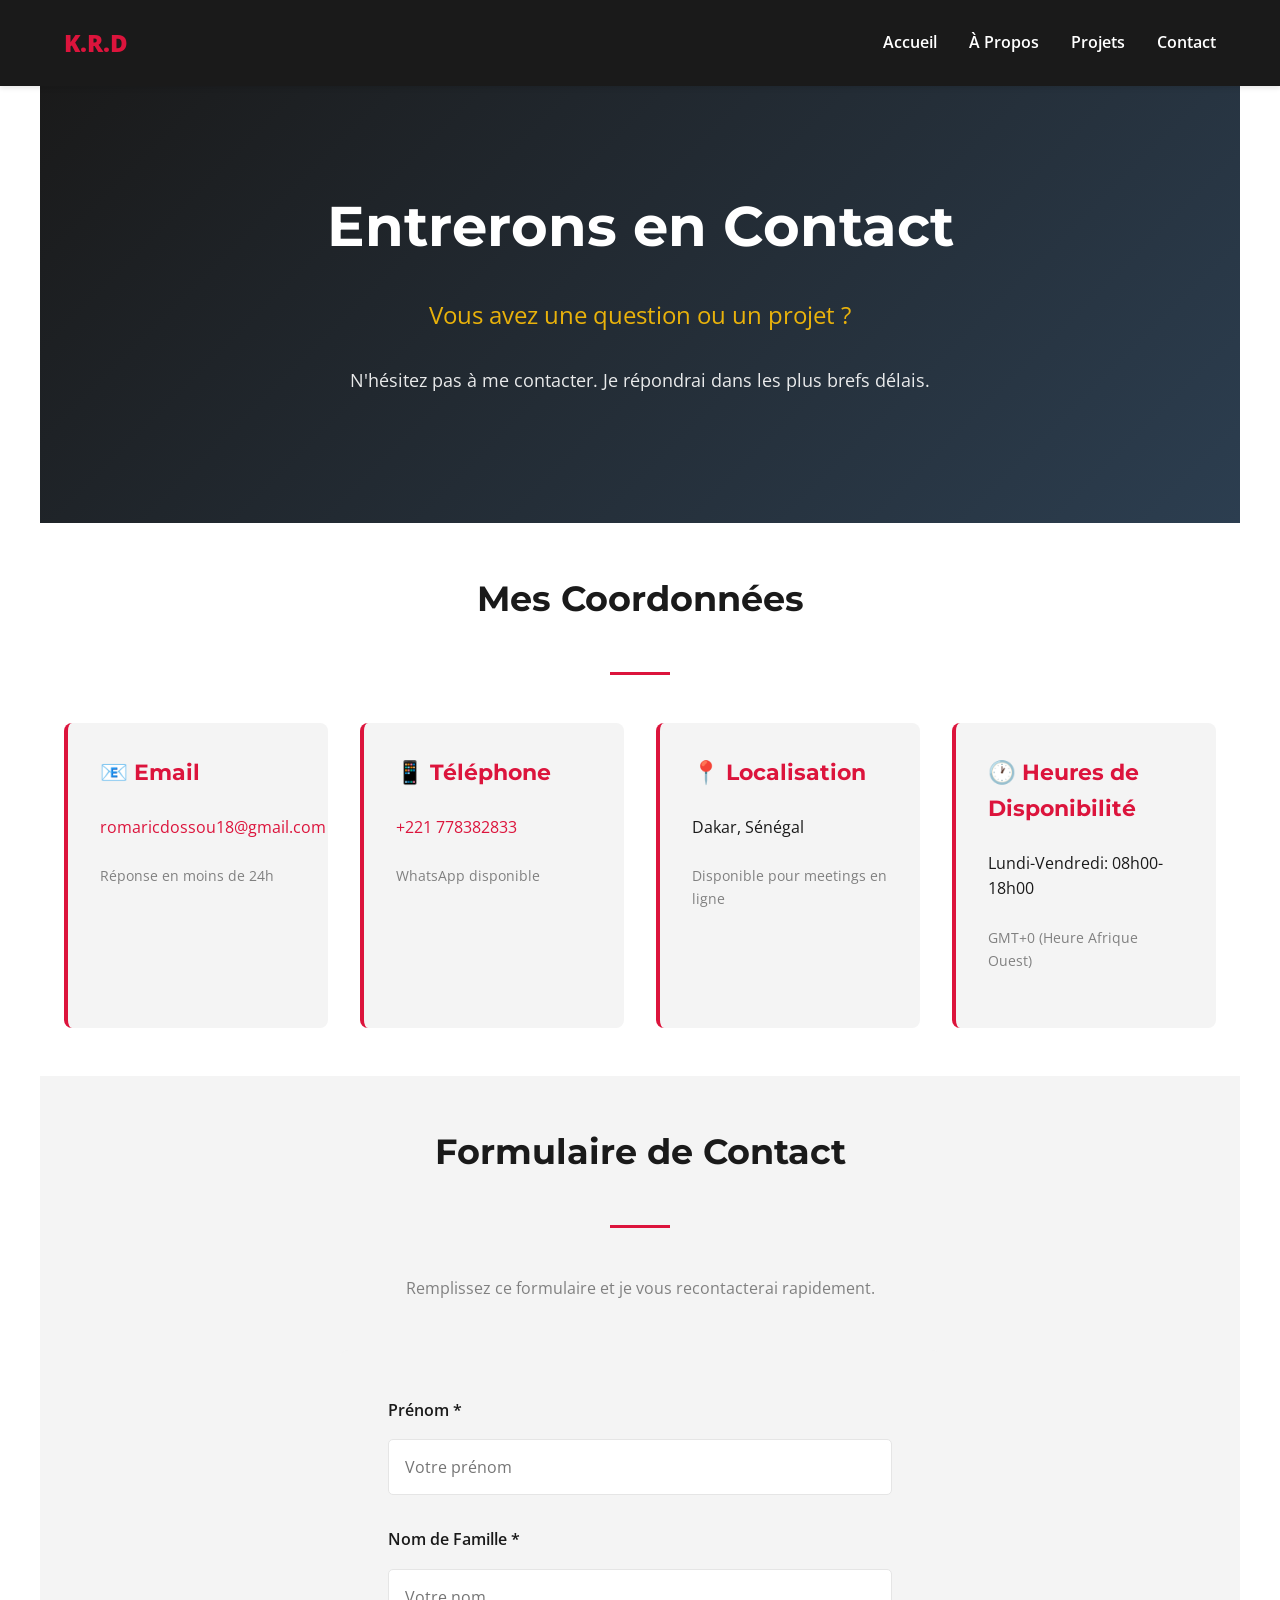
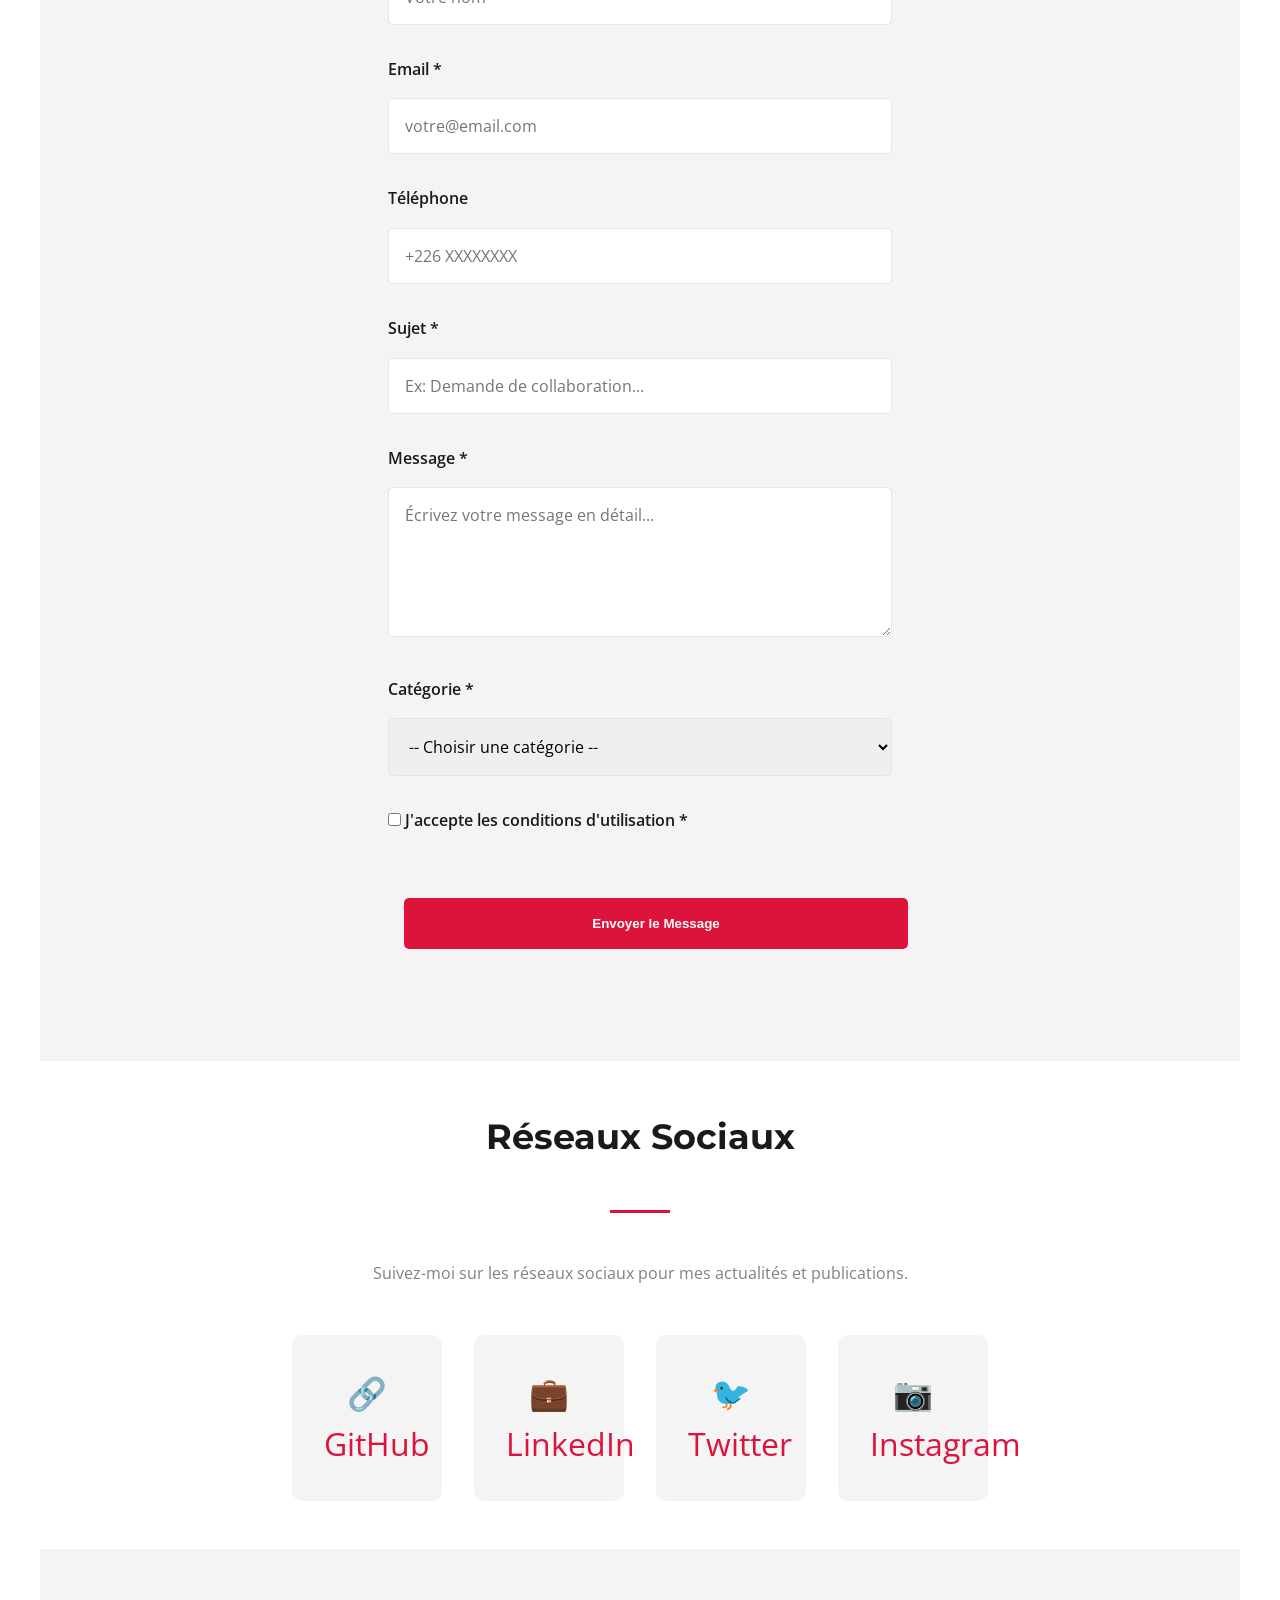
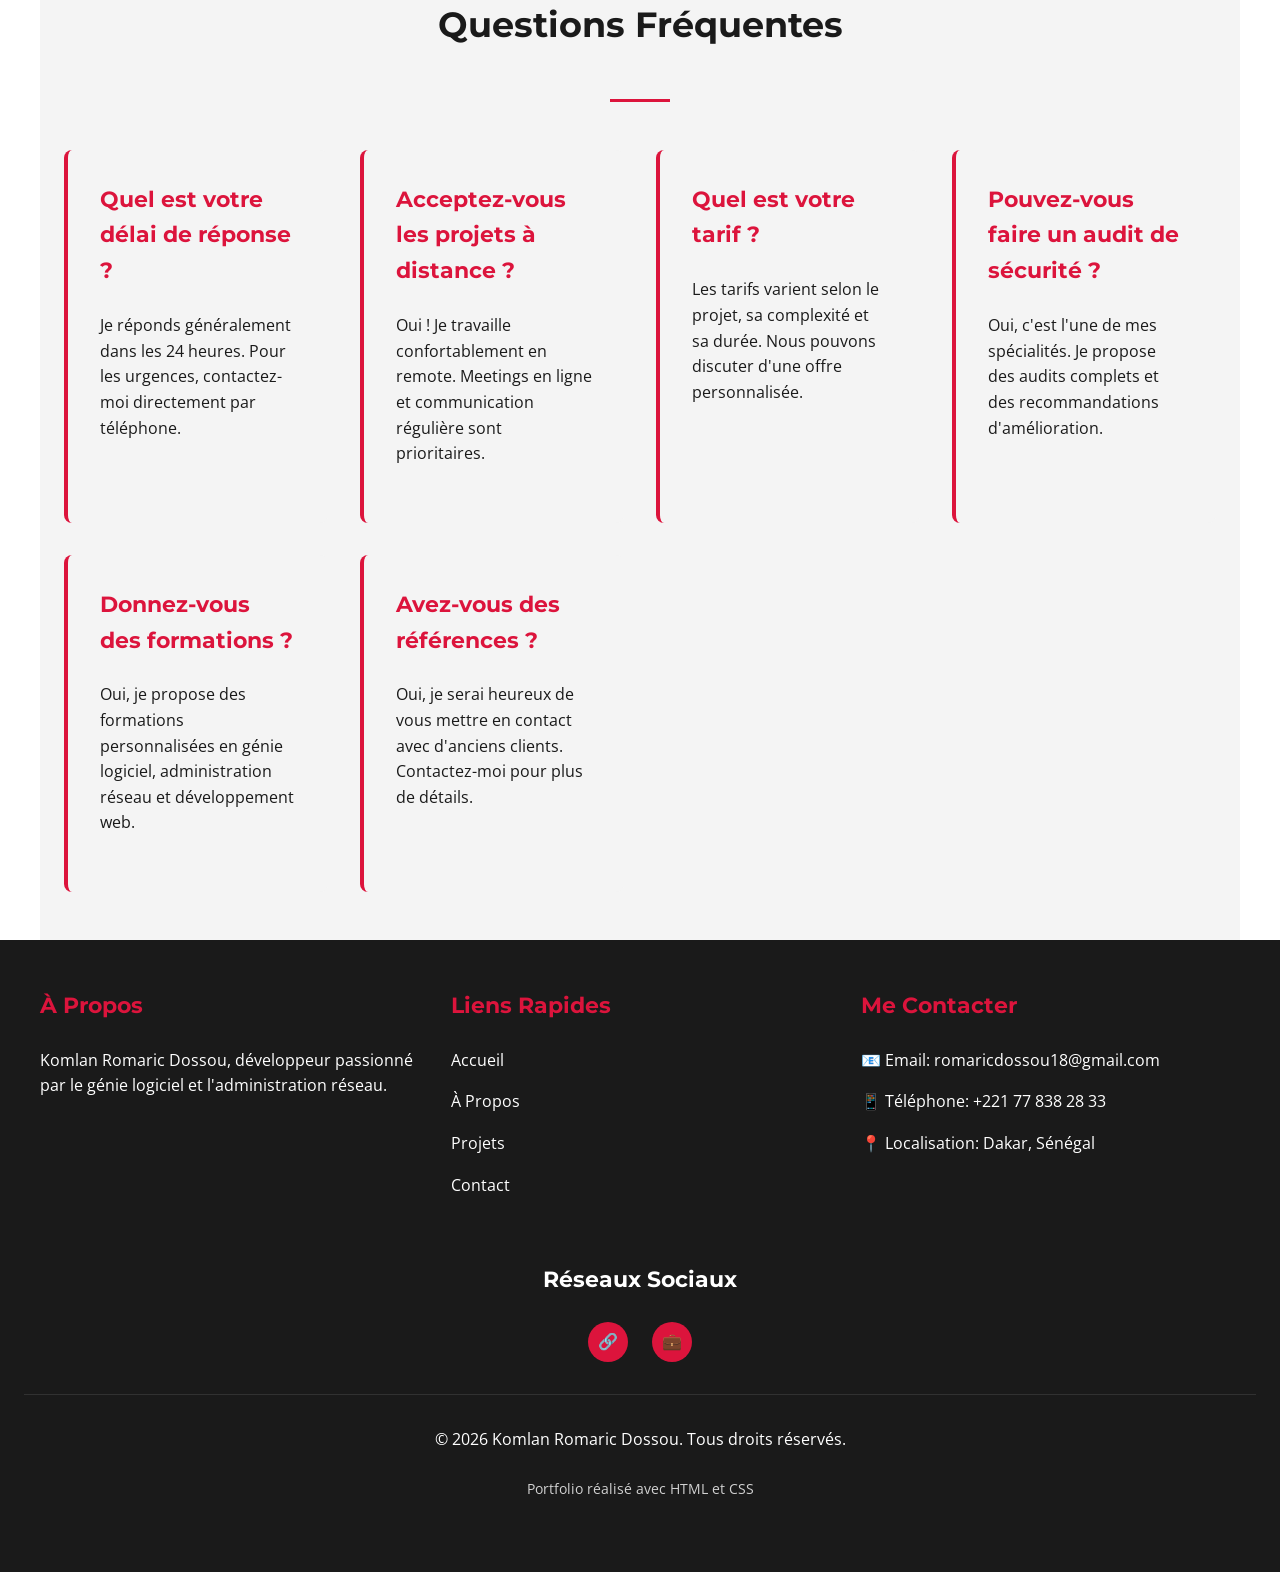
==== pages/contact.html @ 87e4f9db "Initial commit du portfolio" ====
<!DOCTYPE html>
<html lang="fr">
<head>
  <meta charset="UTF-8">
  <meta name="viewport" content="width=device-width, initial-scale=1.0">
  <meta name="description" content="Me contacter - Portfolio de Komlan Romaric Dossou">
  <title>Contact | Portfolio Komlan Romaric Dossou</title>
  <link rel="stylesheet" href="../css/style.css">
</head>
<body>
  <!-- HEADER & NAVIGATION -->
  <header>
    <div class="header-container">
      <div class="logo">K.R.D</div>
      <nav>
        <ul>
          <li><a href="../index.html">Accueil</a></li>
          <li><a href="../index.html#about">À Propos</a></li>
          <li><a href="projets.html">Projets</a></li>
          <li><a href="contact.html">Contact</a></li>
        </ul>
      </nav>
    </div>
  </header>

  <!-- HERO SECTION -->
  <section class="hero" style="min-height: 40vh;">
    <div class="hero-content">
      <h1>Entrerons en Contact</h1>
      <p class="subtitle">Vous avez une question ou un projet ?</p>
      <p>N'hésitez pas à me contacter. Je répondrai dans les plus brefs délais.</p>
    </div>
  </section>

  <!-- CONTACT INFO CARDS -->
  <section>
    <div class="section-title">
      <h2>Mes Coordonnées</h2>
    </div>
    <div class="skills-container">
      <div class="skill-card">
        <h4>📧 Email</h4>
        <p><a href="mailto:romaricdossou18@gmail.com">romaricdossou18@gmail.com</a></p>
        <p style="font-size: 0.9rem; color: var(--gray);">Réponse en moins de 24h</p>
      </div>
      
      <div class="skill-card">
        <h4>📱 Téléphone</h4>
        <p><a href="tel:+22699999999">+221 778382833</a></p>
        <p style="font-size: 0.9rem; color: var(--gray);">WhatsApp disponible</p>
      </div>
      
      <div class="skill-card">
        <h4>📍 Localisation</h4>
        <p>Dakar, Sénégal</p>
        <p style="font-size: 0.9rem; color: var(--gray);">Disponible pour meetings en ligne</p>
      </div>

      <div class="skill-card">
        <h4>🕐 Heures de Disponibilité</h4>
        <p>Lundi-Vendredi: 08h00-18h00</p>
        <p style="font-size: 0.9rem; color: var(--gray);">GMT+0 (Heure Afrique Ouest)</p>
      </div>
    </div>
  </section>

  <!-- CONTACT FORM -->
  <section style="background-color: var(--light);">
    <div class="section-title">
      <h2>Formulaire de Contact</h2>
    </div>
    <p style="text-align: center; margin-bottom: var(--spacing-xl); color: var(--gray);">
      Remplissez ce formulaire et je vous recontacterai rapidement.
    </p>
    <div class="form-container">
      <form>
        <div class="form-group">
          <label for="firstName">Prénom *</label>
          <input type="text" id="firstName" name="firstName" required placeholder="Votre prénom">
        </div>

        <div class="form-group">
          <label for="lastName">Nom de Famille *</label>
          <input type="text" id="lastName" name="lastName" required placeholder="Votre nom">
        </div>

        <div class="form-group">
          <label for="contactEmail">Email *</label>
          <input type="email" id="contactEmail" name="contactEmail" required placeholder="votre@email.com">
        </div>

        <div class="form-group">
          <label for="phone">Téléphone</label>
          <input type="tel" id="phone" name="phone" placeholder="+226 XXXXXXXX">
        </div>

        <div class="form-group">
          <label for="subject">Sujet *</label>
          <input type="text" id="subject" name="subject" required placeholder="Ex: Demande de collaboration...">
        </div>

        <div class="form-group">
          <label for="message">Message *</label>
          <textarea id="message" name="message" required 
                    placeholder="Écrivez votre message en détail..."></textarea>
        </div>

        <div class="form-group">
          <label for="category">Catégorie *</label>
          <select id="category" name="category" required>
            <option value="">-- Choisir une catégorie --</option>
            <option value="collaboration">Collaboration Professionnelle</option>
            <option value="employment">Offre d'Emploi</option>
            <option value="project">Nouveau Projet</option>
            <option value="question">Question Technique</option>
            <option value="feedback">Retour / Avis</option>
            <option value="other">Autre</option>
          </select>
        </div>

        <div class="form-group">
          <label>
            <input type="checkbox" name="terms" required> 
            J'accepte les conditions d'utilisation *
          </label>
        </div>

        <button type="submit" class="cta-button" style="width: 100%; margin-top: var(--spacing-lg);">
          Envoyer le Message
        </button>
      </form>
    </div>
  </section>

  <!-- SOCIAL MEDIA SECTION -->
  <section>
    <div class="section-title">
      <h2>Réseaux Sociaux</h2>
    </div>
    <p style="text-align: center; margin-bottom: var(--spacing-xl); color: var(--gray);">
      Suivez-moi sur les réseaux sociaux pour mes actualités et publications.
    </p>
    <div style="text-align: center;">
      <div style="display: flex; gap: 2rem; justify-content: center; flex-wrap: wrap;">
        <a href="https://github.com" target="_blank" style="font-size: 2rem; text-decoration: none;">
          <div style="background-color: var(--light); padding: 2rem; border-radius: 10px; width: 150px; text-align: center; transition: var(--transition);">
            🔗 GitHub
          </div>
        </a>
        <a href="https://linkedin.com" target="_blank" style="font-size: 2rem; text-decoration: none;">
          <div style="background-color: var(--light); padding: 2rem; border-radius: 10px; width: 150px; text-align: center; transition: var(--transition);">
            💼 LinkedIn
          </div>
        </a>
        <a href="https://twitter.com" target="_blank" style="font-size: 2rem; text-decoration: none;">
          <div style="background-color: var(--light); padding: 2rem; border-radius: 10px; width: 150px; text-align: center; transition: var(--transition);">
            🐦 Twitter
          </div>
        </a>
        <a href="https://instagram.com" target="_blank" style="font-size: 2rem; text-decoration: none;">
          <div style="background-color: var(--light); padding: 2rem; border-radius: 10px; width: 150px; text-align: center; transition: var(--transition);">
            📷 Instagram
          </div>
        </a>
      </div>
    </div>
  </section>

  <!-- FAQ SECTION -->
  <section style="background-color: var(--light);">
    <div class="section-title">
      <h2>Questions Fréquentes</h2>
    </div>
    <div class="skills-container">
      <div class="skill-card">
        <h4>Quel est votre délai de réponse ?</h4>
        <p>Je réponds généralement dans les 24 heures. Pour les urgences, contactez-moi directement par téléphone.</p>
      </div>
      
      <div class="skill-card">
        <h4>Acceptez-vous les projets à distance ?</h4>
        <p>Oui ! Je travaille confortablement en remote. Meetings en ligne et communication régulière sont prioritaires.</p>
      </div>
      
      <div class="skill-card">
        <h4>Quel est votre tarif ?</h4>
        <p>Les tarifs varient selon le projet, sa complexité et sa durée. Nous pouvons discuter d'une offre personnalisée.</p>
      </div>

      <div class="skill-card">
        <h4>Pouvez-vous faire un audit de sécurité ?</h4>
        <p>Oui, c'est l'une de mes spécialités. Je propose des audits complets et des recommandations d'amélioration.</p>
      </div>

      <div class="skill-card">
        <h4>Donnez-vous des formations ?</h4>
        <p>Oui, je propose des formations personnalisées en génie logiciel, administration réseau et développement web.</p>
      </div>

      <div class="skill-card">
        <h4>Avez-vous des références ?</h4>
        <p>Oui, je serai heureux de vous mettre en contact avec d'anciens clients. Contactez-moi pour plus de détails.</p>
      </div>
    </div>
  </section>

  <!-- FOOTER -->
  <footer>
    <div class="footer-content">
      <div class="footer-section">
        <h4>À Propos</h4>
        <p>Komlan Romaric Dossou, développeur passionné par le génie logiciel et l'administration réseau.</p>
      </div>
      
      <div class="footer-section">
        <h4>Liens Rapides</h4>
        <ul>
          <li><a href="../index.html">Accueil</a></li>
          <li><a href="../index.html#about">À Propos</a></li>
          <li><a href="projets.html">Projets</a></li>
          <li><a href="contact.html">Contact</a></li>
        </ul>
      </div>
      
      <div class="footer-section">
        <h4>Me Contacter</h4>
        <ul>
          <li>📧 Email: <a href="mailto:romaricdossou18@gmail.com">romaricdossou18@gmail.com</a></li>
          <li>📱 Téléphone: <a href="tel:+221778382833">+221 77 838 28 33</a></li>
          <li>📍 Localisation: Dakar, Sénégal</li>
        </ul>
      </div>
    </div>
    
    <div style="text-align: center; margin-bottom: var(--spacing-lg);">
      <h4 style="margin-bottom: var(--spacing-md);">Réseaux Sociaux</h4>
      <div class="social-links">
        <a href="https://github.com/" title="GitHub">🔗</a>
        <a href="https://www.linkedin.com/mynetwork/grow/" title="LinkedIn">💼</a>
      </div>
    </div>
    
    <div class="footer-bottom">
      <p>&copy; 2026 Komlan Romaric Dossou. Tous droits réservés.</p>
      <p style="font-size: 0.9rem; opacity: 0.8;">Portfolio réalisé avec HTML et CSS</p>
    </div>
  </footer>
</body>
</html>
---- css/style.css ----
@import url('https://fonts.googleapis.com/css2?family=Montserrat:wght@400;600;700;800&family=Open+Sans:wght@400;500;600;700&display=swap');

:root {
  /* Palette couleurs */
  --primary: #DC143C;        /* Rouge Cardinal */
  --dark: #1A1A1A;           /* Noir profond */
  --light: #F4F4F4;          /* Gris très clair */
  --white: #FFFFFF;
  --accent: #FFC107;         /* Or pour accent */
  --gray: #808080;
  --border: #E5E5E5;
  
  /* Typographie */
  --font-title: 'Montserrat', sans-serif;
  --font-text: 'Open Sans', sans-serif;
  
  /* Espacements */
  --spacing-xs: 0.5rem;
  --spacing-sm: 1rem;
  --spacing-md: 1.5rem;
  --spacing-lg: 2rem;
  --spacing-xl: 3rem;
  
  /* Transitions */
  --transition: all 0.3s ease;
}

/* === RESET & STYLES DE BASE === */
* {
  margin: 0;
  padding: 0;
  box-sizing: border-box;
}

html {
  scroll-behavior: smooth;
}

body {
  font-family: var(--font-text);
  background-color: var(--white);
  color: var(--dark);
  line-height: 1.6;
}

h1, h2, h3, h4, h5, h6 {
  font-family: var(--font-title);
  font-weight: 700;
  margin-bottom: var(--spacing-md);
}

h1 { font-size: 3rem; }
h2 { font-size: 2.2rem; }
h3 { font-size: 1.8rem; }
h4 { font-size: 1.4rem; }

p {
  margin-bottom: var(--spacing-md);
  font-size: 1rem;
}

a {
  color: var(--primary);
  text-decoration: none;
  transition: var(--transition);
}

a:hover {
  color: var(--accent);
}

/* === HEADER & NAVIGATION === */
header {
  background-color: var(--dark);
  color: var(--white);
  padding: var(--spacing-md) 0;
  position: sticky;
  top: 0;
  z-index: 1000;
  box-shadow: 0 2px 5px rgba(0,0,0,0.1);
}

.header-container {
  max-width: 1200px;
  margin: 0 auto;
  padding: 0 var(--spacing-md);
  display: flex;
  justify-content: space-between;
  align-items: center;
}

.logo {
  font-size: 1.5rem;
  font-weight: 800;
  color: var(--primary);
}

nav ul {
  display: flex;
  list-style: none;
  gap: var(--spacing-lg);
}

nav a {
  color: var(--white);
  font-weight: 600;
  transition: var(--transition);
  position: relative;
}

nav a::after {
  content: '';
  position: absolute;
  bottom: -5px;
  left: 0;
  width: 0;
  height: 2px;
  background-color: var(--primary);
  transition: width 0.3s ease;
}

nav a:hover::after {
  width: 100%;
}

/* === HERO SECTION === */
.hero {
  background: linear-gradient(135deg, var(--dark) 0%, #2C3E50 100%);
  color: var(--white);
  padding: 6rem var(--spacing-md);
  text-align: center;
  min-height: 70vh;
  display: flex;
  align-items: center;
  justify-content: center;
}

.hero-content {
  max-width: 800px;
  animation: fadeInUp 1s ease;
}

.hero h1 {
  color: var(--white);
  margin-bottom: var(--spacing-md);
  font-size: 3.5rem;
}

.hero .subtitle {
  font-size: 1.5rem;
  color: var(--accent);
  margin-bottom: var(--spacing-lg);
}

.hero p {
  font-size: 1.1rem;
  margin-bottom: var(--spacing-lg);
  opacity: 0.9;
}

.cta-button {
  display: inline-block;
  background-color: var(--primary);
  color: var(--white);
  padding: var(--spacing-sm) var(--spacing-lg);
  border-radius: 5px;
  font-weight: 600;
  transition: var(--transition);
  margin: var(--spacing-sm);
  border: 2px solid var(--primary);
}

.cta-button:hover {
  background-color: transparent;
  color: var(--primary);
}

/* === SECTIONS === */
section {
  padding: var(--spacing-xl) var(--spacing-md);
  max-width: 1200px;
  margin: 0 auto;
}

.section-title {
  text-align: center;
  margin-bottom: var(--spacing-xl);
  position: relative;
  padding-bottom: var(--spacing-md);
}

.section-title::after {
  content: '';
  position: absolute;
  bottom: 0;
  left: 50%;
  transform: translateX(-50%);
  width: 60px;
  height: 3px;
  background-color: var(--primary);
}

/* === À PROPOS === */
.about-container {
  display: grid;
  grid-template-columns: 1fr 1fr;
  gap: var(--spacing-xl);
  align-items: center;
}

.about-image {
  text-align: center;
}

.about-image img {
  max-width: 300px;
  border-radius: 10px;
  box-shadow: 0 10px 30px rgba(220, 20, 60, 0.15);
}

.profile-placeholder {
  width: 300px;
  height: 300px;
  background: linear-gradient(135deg, var(--primary), var(--dark));
  border-radius: 10px;
  display: flex;
  flex-direction: column;
  align-items: center;
  justify-content: center;
  color: var(--white);
  box-shadow: 0 10px 30px rgba(220, 20, 60, 0.15);
  margin: 0 auto;
}

.profile-icon {
  font-size: 5rem;
  margin-bottom: var(--spacing-sm);
}

.profile-placeholder p {
  font-size: 1.2rem;
  font-weight: 600;
  margin: 0;
}

.about-text h3 {
  color: var(--primary);
  margin-bottom: var(--spacing-md);
}

/* === COMPÉTENCES === */
.skills-container {
  display: grid;
  grid-template-columns: repeat(auto-fit, minmax(250px, 1fr));
  gap: var(--spacing-lg);
}

.skill-card {
  background-color: var(--light);
  padding: var(--spacing-lg);
  border-radius: 8px;
  border-left: 4px solid var(--primary);
  transition: var(--transition);
}

.skill-card:hover {
  transform: translateY(-5px);
  box-shadow: 0 10px 25px rgba(220, 20, 60, 0.1);
}

.skill-card h4 {
  color: var(--primary);
  margin-bottom: var(--spacing-md);
}

.skills-list {
  display: flex;
  flex-wrap: wrap;
  gap: var(--spacing-sm);
}

.skill-tag {
  background-color: var(--primary);
  color: var(--white);
  padding: 0.3rem 0.8rem;
  border-radius: 20px;
  font-size: 0.9rem;
  font-weight: 600;
}

/* === PROJETS === */
.projects-container {
  display: grid;
  grid-template-columns: repeat(auto-fit, minmax(300px, 1fr));
  gap: var(--spacing-lg);
}

.project-card {
  background-color: var(--white);
  border: 1px solid var(--border);
  border-radius: 8px;
  overflow: hidden;
  transition: var(--transition);
  box-shadow: 0 5px 15px rgba(0,0,0,0.08);
}

.project-card:hover {
  transform: translateY(-10px);
  box-shadow: 0 15px 35px rgba(220, 20, 60, 0.15);
}

.project-image {
  width: 100%;
  height: 200px;
  background-color: var(--light);
  overflow: hidden;
  display: flex;
  align-items: center;
  justify-content: center;
  color: var(--gray);
  font-size: 3rem;
}

.project-image img {
  width: 100%;
  height: 100%;
  object-fit: cover;
}

.project-content {
  padding: var(--spacing-lg);
}

.project-content h4 {
  color: var(--primary);
  margin-bottom: var(--spacing-sm);
}

.project-content p {
  color: var(--gray);
  margin-bottom: var(--spacing-md);
  font-size: 0.95rem;
}

.project-tech {
  display: flex;
  flex-wrap: wrap;
  gap: var(--spacing-xs);
  margin-bottom: var(--spacing-md);
}

.tech-tag {
  background-color: var(--light);
  color: var(--primary);
  padding: 0.3rem 0.7rem;
  border-radius: 4px;
  font-size: 0.85rem;
  font-weight: 600;
}

.project-link {
  display: inline-block;
  color: var(--primary);
  font-weight: 600;
  text-decoration: underline;
}

/* === FORMULAIRES === */
.form-group {
  margin-bottom: var(--spacing-lg);
}

label {
  display: block;
  margin-bottom: var(--spacing-sm);
  font-weight: 600;
  color: var(--dark);
}

input[type="text"],
input[type="email"],
input[type="tel"],
input[type="url"],
textarea,
select {
  width: 100%;
  padding: var(--spacing-sm);
  border: 1px solid var(--border);
  border-radius: 5px;
  font-family: var(--font-text);
  font-size: 1rem;
  transition: var(--transition);
}

input[type="text"]:focus,
input[type="email"]:focus,
input[type="tel"]:focus,
input[type="url"]:focus,
textarea:focus,
select:focus {
  outline: none;
  border-color: var(--primary);
  box-shadow: 0 0 0 3px rgba(220, 20, 60, 0.1);
}

textarea {
  resize: vertical;
  min-height: 150px;
}

.form-container {
  max-width: 600px;
  margin: 0 auto;
  background-color: var(--light);
  padding: var(--spacing-xl);
  border-radius: 8px;
}

/* === FOOTER === */
footer {
  background-color: var(--dark);
  color: var(--white);
  padding: var(--spacing-xl) var(--spacing-md);
  text-align: center;
}

.footer-content {
  max-width: 1200px;
  margin: 0 auto;
  display: grid;
  grid-template-columns: repeat(auto-fit, minmax(250px, 1fr));
  gap: var(--spacing-lg);
  margin-bottom: var(--spacing-xl);
  text-align: left;
}

.footer-section h4 {
  color: var(--primary);
  margin-bottom: var(--spacing-md);
}

.footer-section ul {
  list-style: none;
}

.footer-section ul li {
  margin-bottom: var(--spacing-sm);
}

.footer-section a {
  color: var(--white);
  transition: var(--transition);
}

.footer-section a:hover {
  color: var(--primary);
}

.social-links {
  display: flex;
  gap: var(--spacing-md);
  justify-content: center;
}

.social-links a {
  display: inline-flex;
  align-items: center;
  justify-content: center;
  width: 40px;
  height: 40px;
  background-color: var(--primary);
  border-radius: 50%;
  color: var(--white);
  transition: var(--transition);
}

.social-links a:hover {
  background-color: var(--accent);
  transform: scale(1.1);
}

.footer-bottom {
  border-top: 1px solid rgba(255,255,255,0.1);
  padding-top: var(--spacing-lg);
  text-align: center;
}

/* === ANIMATIONS === */
@keyframes fadeInUp {
  from {
    opacity: 0;
    transform: translateY(30px);
  }
  to {
    opacity: 1;
    transform: translateY(0);
  }
}

@keyframes slideInLeft {
  from {
    opacity: 0;
    transform: translateX(-30px);
  }
  to {
    opacity: 1;
    transform: translateX(0);
  }
}

/* === RESPONSIVE DESIGN === */
@media (max-width: 768px) {
  h1 { font-size: 2rem; }
  h2 { font-size: 1.6rem; }
  h3 { font-size: 1.3rem; }
  
  .header-container {
    flex-direction: column;
    gap: var(--spacing-md);
  }
  
  nav ul {
    flex-direction: column;
    gap: var(--spacing-md);
    text-align: center;
  }
  
  .hero {
    padding: 3rem var(--spacing-md);
    min-height: auto;
  }
  
  .hero h1 {
    font-size: 2.2rem;
  }
  
  .hero .subtitle {
    font-size: 1.2rem;
  }
  
  .about-container {
    grid-template-columns: 1fr;
  }
  
  .footer-content {
    grid-template-columns: 1fr;
    text-align: center;
  }
  
  section {
    padding: var(--spacing-lg) var(--spacing-md);
  }
}

@media (max-width: 480px) {
  h1 { font-size: 1.5rem; }
  h2 { font-size: 1.2rem; }
  h3 { font-size: 1rem; }
  
  .hero h1 {
    font-size: 1.8rem;
  }
  
  .hero .subtitle {
    font-size: 1rem;
  }
  
  nav ul {
    gap: var(--spacing-sm);
  }
  
  .skills-container,
  .projects-container {
    grid-template-columns: 1fr;
  }
  
  .cta-button {
    display: block;
    width: 100%;
    text-align: center;
  }
}

/* === UTILITAIRES === */
.container {
  max-width: 1200px;
  margin: 0 auto;
  padding: 0 var(--spacing-md);
}

.text-center {
  text-align: center;
}

.mt {
  margin-top: var(--spacing-md);
}

.mb {
  margin-bottom: var(--spacing-md);
}

.hidden {
  display: none;
}
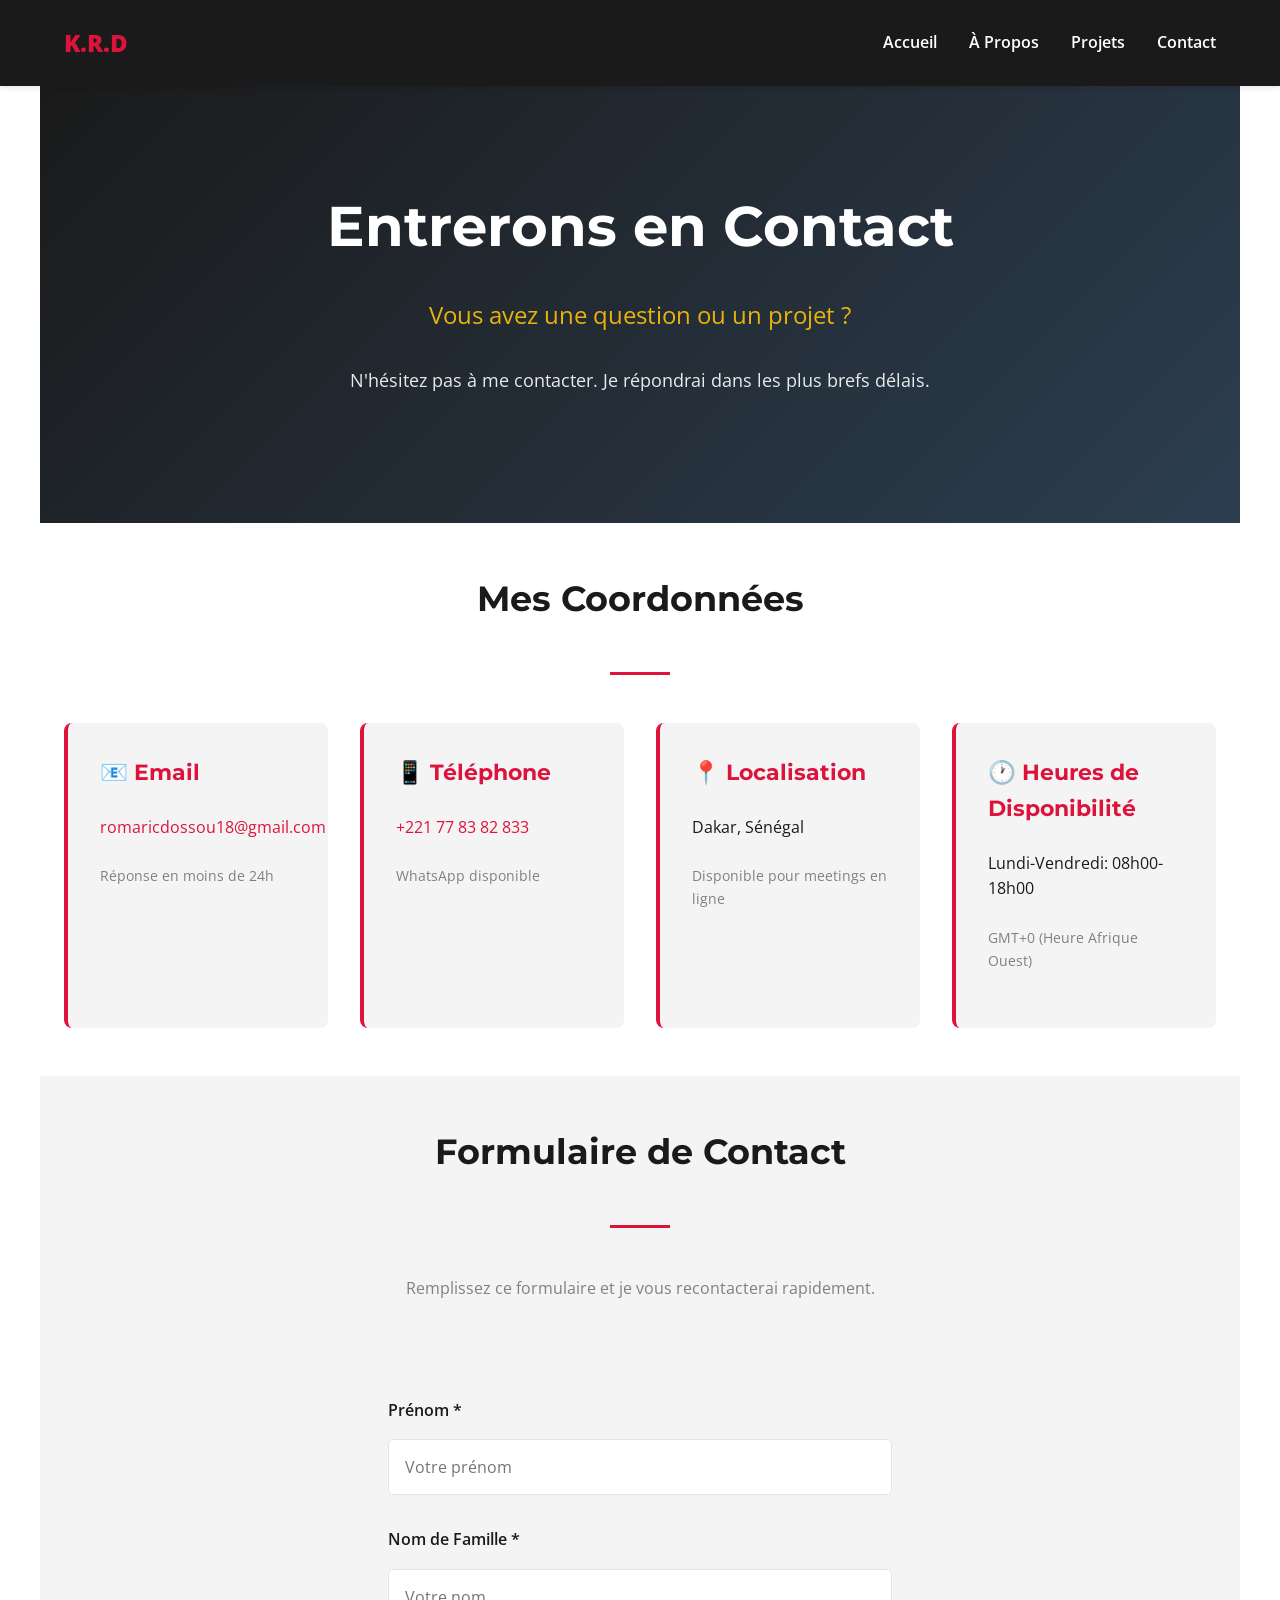
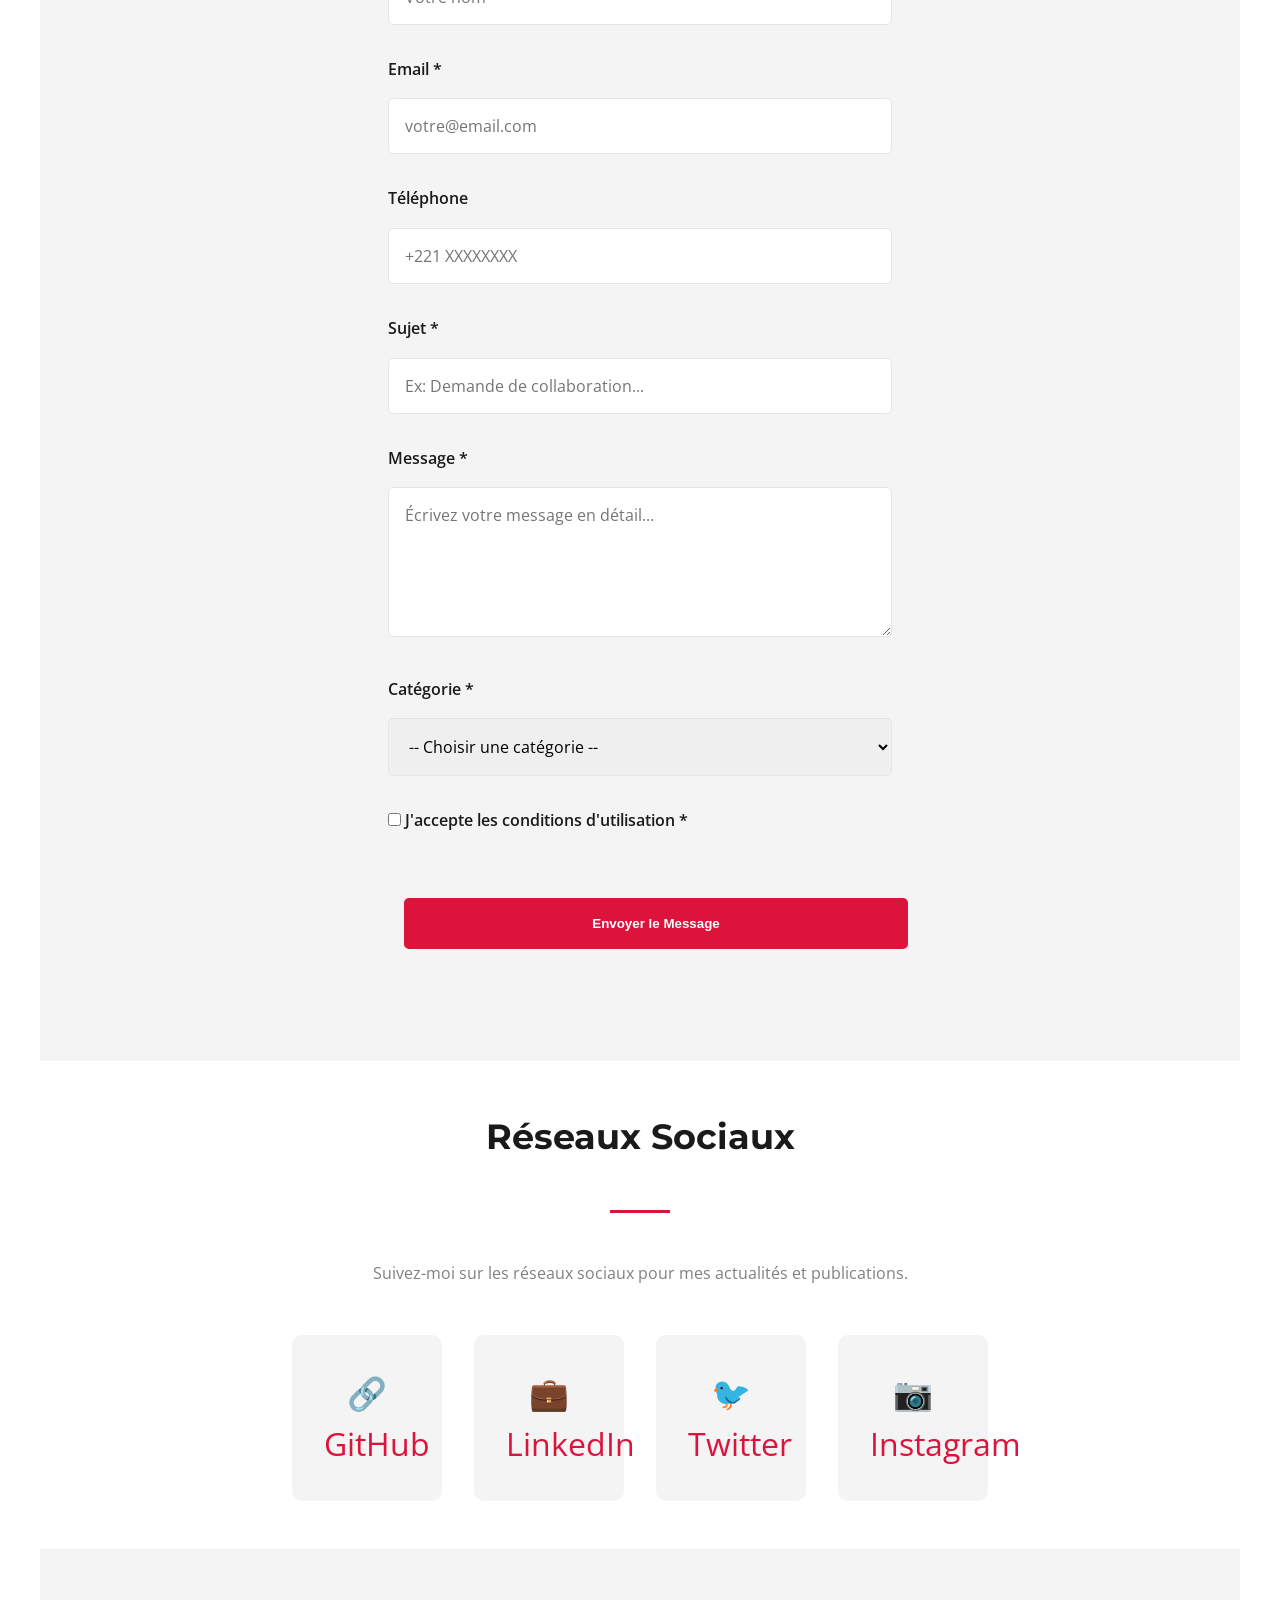
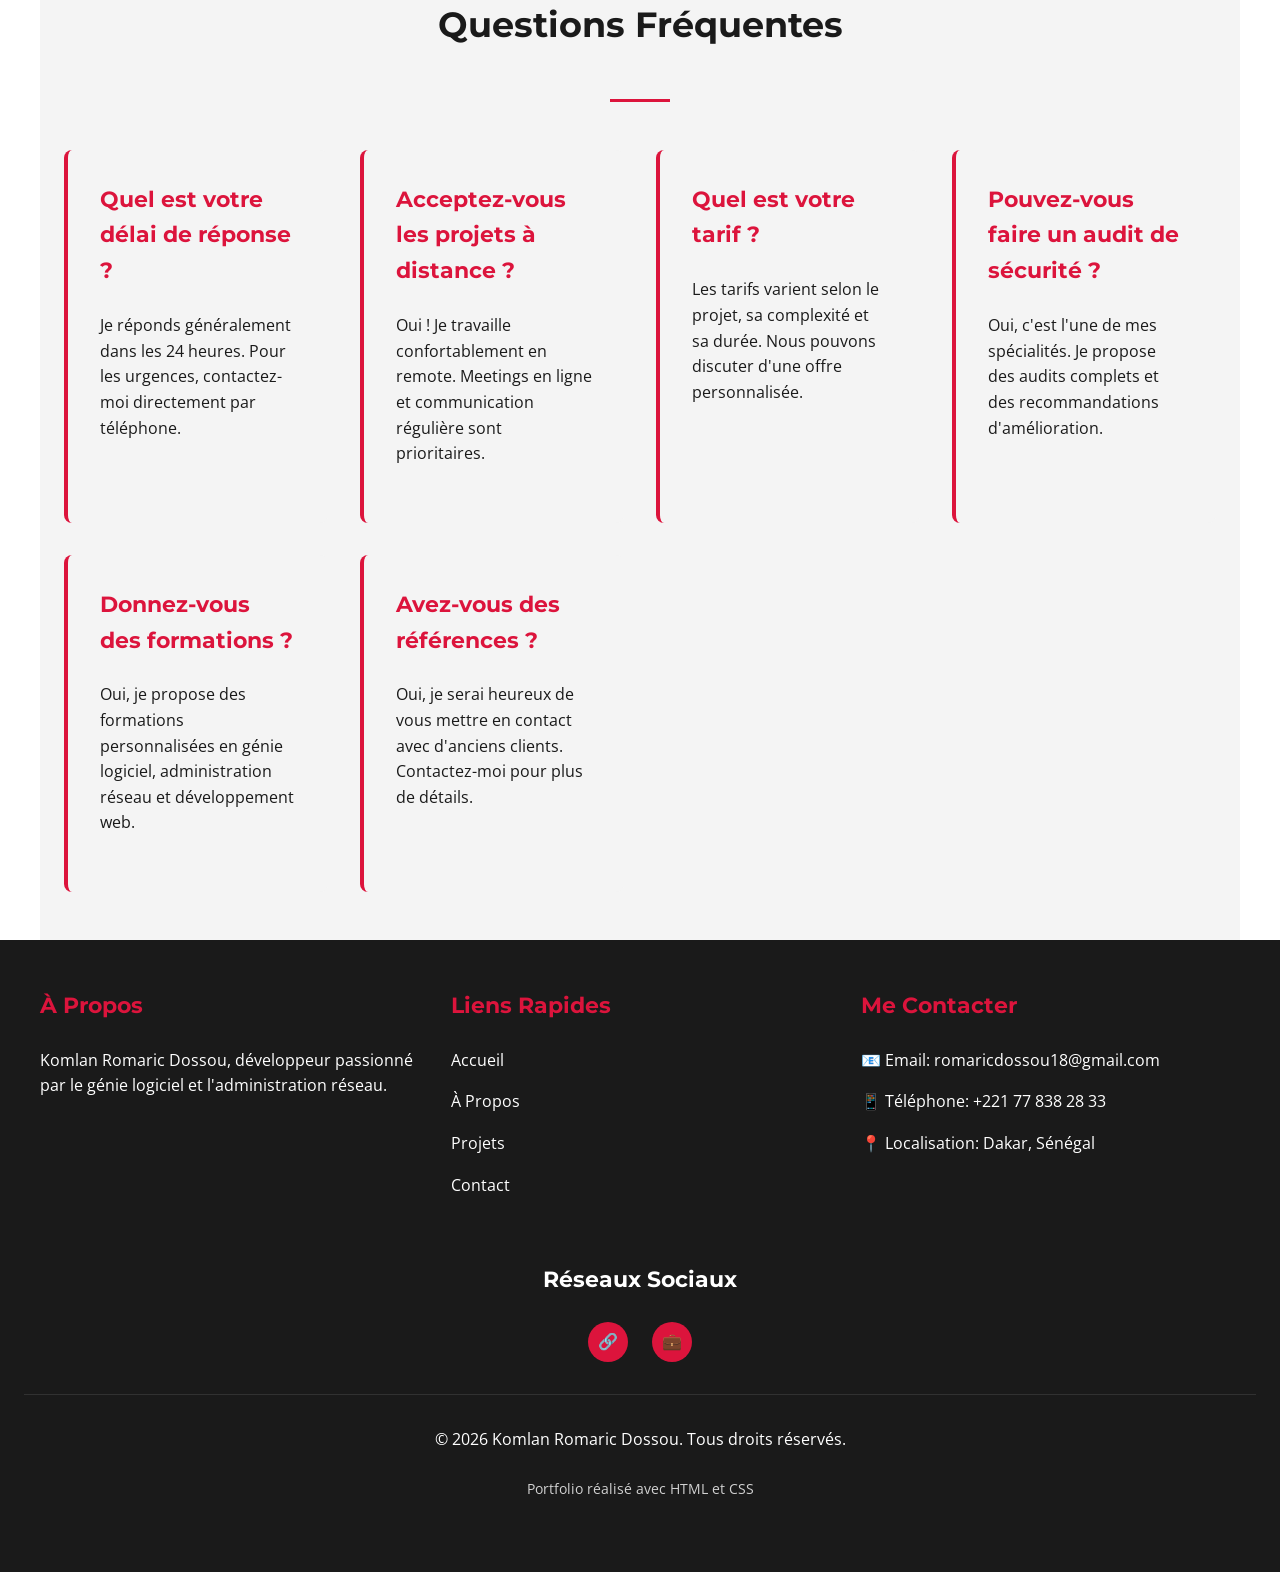
==== commit 8d80921c: "Intégration des modifications récentes" ====
--- a/pages/contact.html
+++ b/pages/contact.html
@@ -46,7 +46,7 @@
       
       <div class="skill-card">
         <h4>📱 Téléphone</h4>
-        <p><a href="tel:+22699999999">+221 778382833</a></p>
+        <p><a href="tel:+221 77 83 82 833">+221 77 83 82 833</a></p>
         <p style="font-size: 0.9rem; color: var(--gray);">WhatsApp disponible</p>
       </div>
       
@@ -91,7 +91,7 @@
 
         <div class="form-group">
           <label for="phone">Téléphone</label>
-          <input type="tel" id="phone" name="phone" placeholder="+226 XXXXXXXX">
+          <input type="tel" id="phone" name="phone" placeholder="+221 XXXXXXXX">
         </div>
 
         <div class="form-group">
